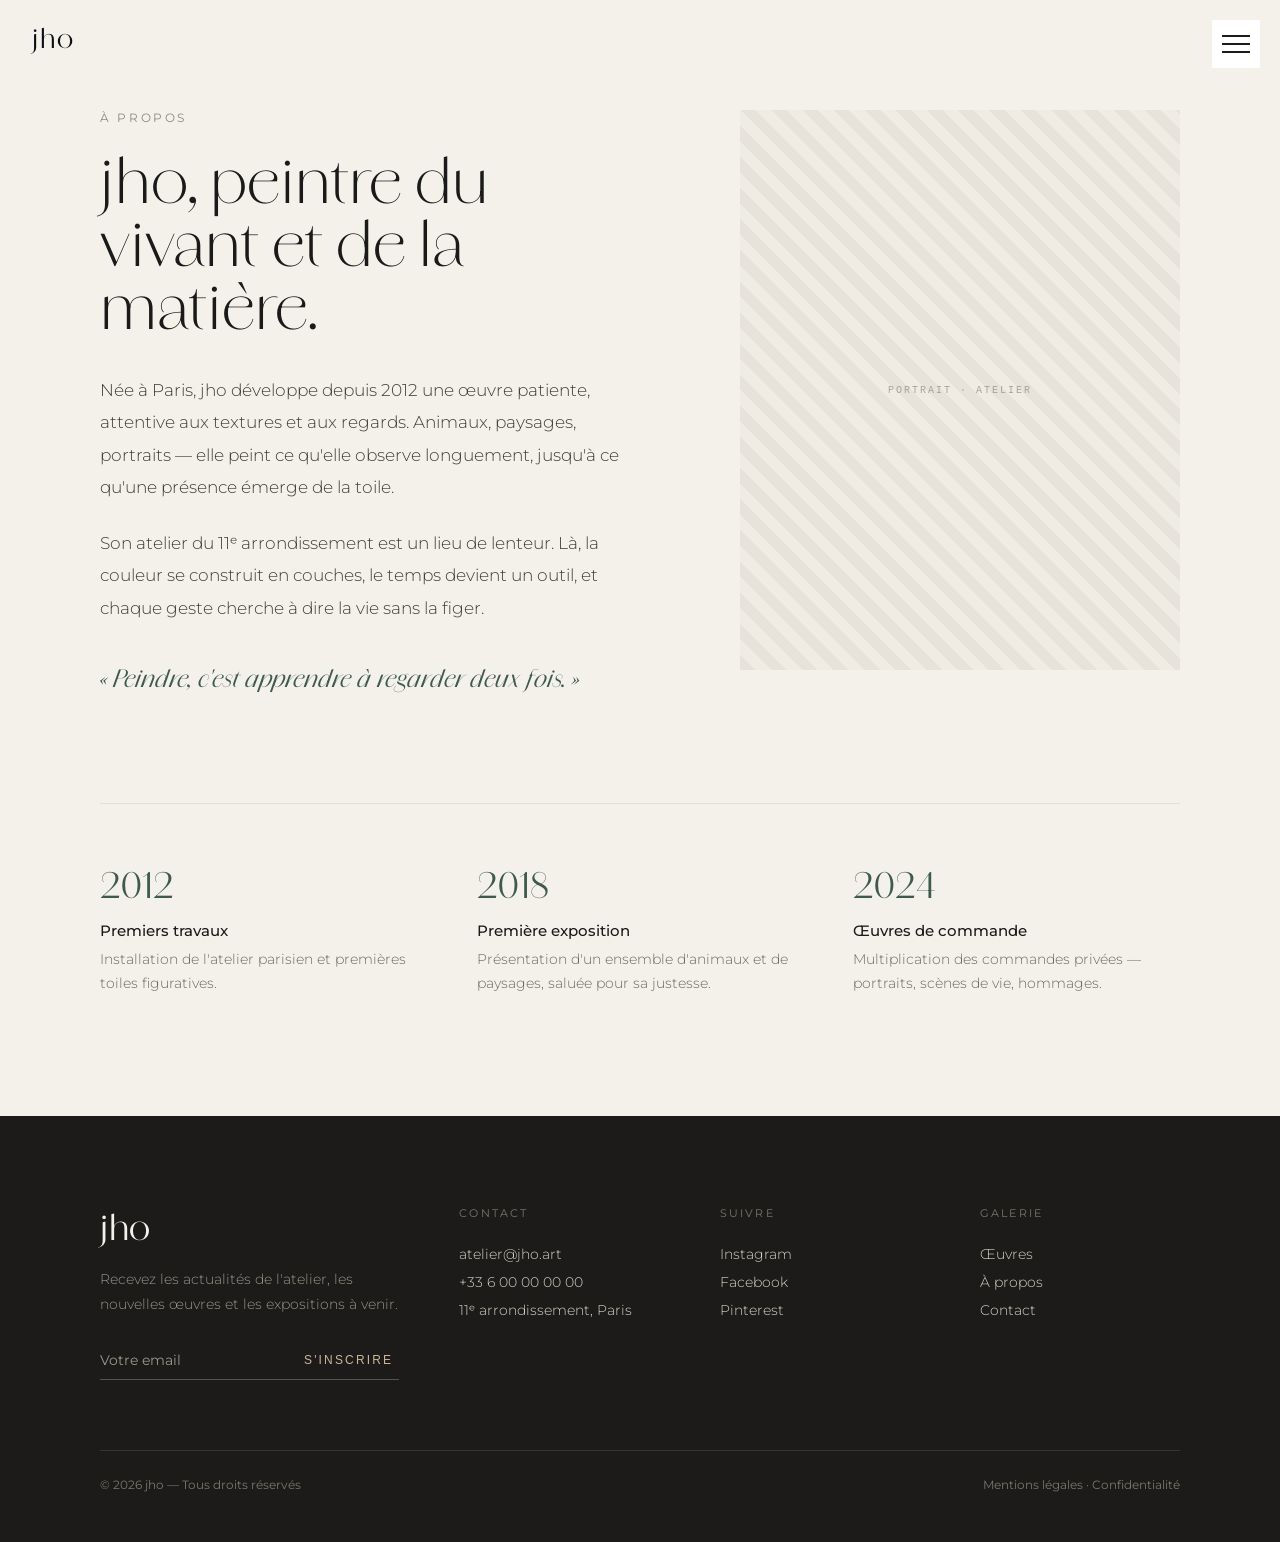
==== a-propos.html @ ba49fa8f "Initial site — portfolio jho" ====
<!DOCTYPE html>
<html lang="fr">
<head>
<meta charset="utf-8">
<meta name="viewport" content="width=device-width, initial-scale=1">
<title>À propos — jho</title>
<meta name="description" content="jho, peintre du vivant. Atelier à Paris depuis 2012.">
<link rel="preconnect" href="https://fonts.googleapis.com">
<link rel="preconnect" href="https://fonts.gstatic.com" crossorigin>
<link href="https://fonts.googleapis.com/css2?family=Cormorant+Garamond:ital,wght@0,300;0,400;0,500;0,600;1,300;1,400&family=Montserrat:wght@300;400;500;600&display=swap" rel="stylesheet">
<link rel="stylesheet" href="assets/css/style.css">
<script src="assets/js/components.js" defer></script>
</head>
<body>

<jho-header active="a-propos"></jho-header>

<section class="about-intro">
  <div>
    <div class="eyebrow-muted">À propos</div>
    <h1>jho, peintre du vivant et de la matière.</h1>
    <p>Née à Paris, jho développe depuis 2012 une œuvre patiente, attentive aux textures et aux regards. Animaux, paysages, portraits — elle peint ce qu'elle observe longuement, jusqu'à ce qu'une présence émerge de la toile.</p>
    <p>Son atelier du 11ᵉ arrondissement est un lieu de lenteur. Là, la couleur se construit en couches, le temps devient un outil, et chaque geste cherche à dire la vie sans la figer.</p>
    <div class="quote">« Peindre, c'est apprendre à regarder deux fois. »</div>
  </div>
  <div class="portrait">
    <span class="placeholder-label">portrait · atelier</span>
  </div>
</section>

<section class="milestones">
  <div class="milestones-grid">
    <div class="milestone">
      <div class="year">2012</div>
      <div class="title">Premiers travaux</div>
      <div class="text">Installation de l'atelier parisien et premières toiles figuratives.</div>
    </div>
    <div class="milestone">
      <div class="year">2018</div>
      <div class="title">Première exposition</div>
      <div class="text">Présentation d'un ensemble d'animaux et de paysages, saluée pour sa justesse.</div>
    </div>
    <div class="milestone">
      <div class="year">2024</div>
      <div class="title">Œuvres de commande</div>
      <div class="text">Multiplication des commandes privées — portraits, scènes de vie, hommages.</div>
    </div>
  </div>
</section>

<jho-footer></jho-footer>

</body>
</html>
---- assets/css/style.css ----
@font-face { font-family:'Amandine'; src:url('../fonts/Amandine-Light.otf') format('opentype'); font-weight:300; font-style:normal; font-display:swap; }
@font-face { font-family:'Amandine'; src:url('../fonts/Amandine-LightItalic.otf') format('opentype'); font-weight:300; font-style:italic; font-display:swap; }
@font-face { font-family:'Amandine'; src:url('../fonts/Amandine-Regular.otf') format('opentype'); font-weight:400; font-style:normal; font-display:swap; }
@font-face { font-family:'Amandine'; src:url('../fonts/Amandine-Italic.otf') format('opentype'); font-weight:400; font-style:italic; font-display:swap; }

:root {
  --bg: #f4f1ea;
  --bg-white: #ffffff;
  --ink: #1a1a1a;
  --ink-soft: #403d37;
  --muted: #8a8a82;
  --muted-2: #6b675f;
  --line: #ece9e2;
  --line-2: #e2ded4;
  --line-3: #d8d3c8;
  --line-4: #cfc9bd;
  --green: #3d5a4c;
  --dark: #1c1b19;
  --dark-soft: #d8d3c8;
  --dark-muted: #9a958b;
  --dark-muted-2: #7a766d;
  --beige-deep: #c9b79c;
  --serif: 'Amandine', 'Cormorant Garamond', serif;
  --sans: 'Montserrat', sans-serif;
}

* { box-sizing: border-box; }
html, body { margin: 0; }
body {
  background: var(--bg);
  color: var(--ink);
  font-family: var(--sans);
  overflow-x: hidden;
}
img { max-width: 100%; display: block; }

/* ===== Header (slide-in, inspired by 21st.dev) ===== */
.brand-mark {
  position: fixed;
  top: 22px;
  left: 32px;
  z-index: 60;
  font-family: var(--serif);
  font-size: 26px;
  font-weight: 500;
  letter-spacing: .04em;
  color: #ffffff;
  text-decoration: none;
  mix-blend-mode: difference;
}
.menu-toggle {
  position: fixed;
  top: 20px;
  right: 20px;
  z-index: 60;
  width: 48px;
  height: 48px;
  background: var(--bg-white);
  border: none;
  padding: 0;
  cursor: pointer;
  display: flex;
  align-items: center;
  justify-content: center;
}
.menu-toggle .bars {
  position: relative;
  width: 28px;
  height: 18px;
}
.menu-toggle .bars span {
  position: absolute;
  left: 0;
  width: 28px;
  height: 2px;
  background: var(--ink);
  transition: transform .35s cubic-bezier(.76,0,.24,1), opacity .25s ease;
}
.menu-toggle .bars span:nth-child(1) { top: 0; }
.menu-toggle .bars span:nth-child(2) { top: 8px; }
.menu-toggle .bars span:nth-child(3) { top: 16px; }
.menu-toggle.active .bars span:nth-child(1) { transform: translateY(8px) rotate(45deg); }
.menu-toggle.active .bars span:nth-child(2) { opacity: 0; }
.menu-toggle.active .bars span:nth-child(3) { transform: translateY(-8px) rotate(-45deg); }

.menu-panel {
  position: fixed;
  top: 0;
  right: 0;
  height: 100dvh;
  width: 100vw;
  max-width: 640px;
  z-index: 40;
  background: var(--bg-white);
  transform: translateX(calc(100% + 100px));
  transition: transform .8s cubic-bezier(.76,0,.24,1);
  will-change: transform;
}
.menu-panel.open { transform: translateX(0); }

.menu-curve {
  position: absolute;
  top: 0;
  left: -99px;
  width: 100px;
  height: 100%;
  fill: var(--bg-white);
  stroke: none;
  pointer-events: none;
}

.menu-inner {
  height: 100%;
  padding-top: 88px;
  display: flex;
  flex-direction: column;
  justify-content: space-between;
}
.menu-content {
  padding: 0 80px;
}
.menu-label {
  color: var(--ink);
  border-bottom: 1px solid rgba(0,0,0,.25);
  text-transform: uppercase;
  font-size: 11px;
  letter-spacing: .22em;
  padding-bottom: 14px;
  margin-bottom: 4px;
}
.menu-nav { display: flex; flex-direction: column; }
.menu-link {
  display: flex;
  align-items: baseline;
  gap: 14px;
  padding: 28px 0;
  border-bottom: 1px solid rgba(0,0,0,.25);
  text-decoration: none;
  color: var(--ink);
  text-transform: uppercase;
  overflow: hidden;
  position: relative;
}
.menu-link .num {
  font-family: var(--serif);
  font-size: 36px;
  font-weight: 300;
  color: var(--ink);
  flex: 0 0 auto;
}
.menu-link .word {
  font-family: var(--serif);
  font-size: 38px;
  font-weight: 300;
  letter-spacing: .02em;
  color: var(--ink);
  display: inline-block;
  transition: transform .5s cubic-bezier(.76,0,.24,1), color .4s ease;
}
.menu-link:hover .word { transform: translateX(16px); color: var(--green); }
.menu-link.active .word { font-style: italic; }

.menu-footer {
  display: flex;
  justify-content: space-between;
  align-items: center;
  padding: 20px 80px 28px;
  font-size: 11px;
  letter-spacing: .22em;
  text-transform: uppercase;
  color: var(--ink);
}
.menu-footer a {
  color: var(--ink);
  text-decoration: none;
  transition: color .3s ease;
}
.menu-footer a:hover { color: var(--green); }

.menu-overlay {
  position: fixed;
  inset: 0;
  z-index: 35;
  background: rgba(20,20,18,.18);
  opacity: 0;
  pointer-events: none;
  transition: opacity .6s ease;
}
.menu-overlay.open { opacity: 1; pointer-events: auto; }

/* ===== Hero ===== */
.hero {
  position: relative;
  width: 100%;
  height: 720px;
  background: repeating-linear-gradient(45deg, #1c1c1a, #1c1c1a 13px, #232321 13px, #232321 26px);
}
.hero .placeholder-label {
  position: absolute; left: 50%; top: 50%;
  transform: translate(-50%, -50%);
  font-family: ui-monospace, 'SF Mono', 'Courier New', monospace;
  font-size: 11px; letter-spacing: .22em; text-transform: uppercase;
  color: #5f5a52;
}
.hero .veil {
  position: absolute; inset: 0;
  background: linear-gradient(to bottom, rgba(20,20,18,.30), rgba(20,20,18,.10) 42%, rgba(20,20,18,.48));
}
.hero .content {
  position: absolute; inset: 0;
  display: flex; flex-direction: column;
  align-items: center; justify-content: center;
  text-align: center; color: var(--bg);
  padding: 0 60px;
}
.hero .eyebrow {
  font-size: 13px; letter-spacing: .34em; text-transform: uppercase;
  color: #d8d3c8; margin-bottom: 30px;
}
.hero h1 {
  font-family: var(--serif);
  font-weight: 300;
  font-size: 120px;
  line-height: .96;
  letter-spacing: .01em;
  margin: 0;
}
.hero .sub {
  font-family: var(--serif);
  font-style: italic;
  font-weight: 300;
  font-size: 26px;
  margin-top: 26px;
  color: #e0dbd0;
}
.hero .cta {
  display: inline-block;
  margin-top: 46px;
  padding: 16px 44px;
  border: 1px solid rgba(244, 241, 234, .6);
  color: var(--bg);
  text-decoration: none;
  font-size: 12px;
  letter-spacing: .22em;
  text-transform: uppercase;
  transition: all .4s ease;
}
.hero .cta:hover {
  background: var(--green);
  border-color: var(--green);
}

/* ===== Intro section ===== */
.intro {
  display: grid;
  grid-template-columns: 380px 1fr;
  gap: 80px;
  padding: 120px 100px;
  align-items: center;
}
.intro .portrait {
  position: relative;
  width: 100%;
  height: 460px;
  background: repeating-linear-gradient(45deg, #e7e3da, #e7e3da 11px, #efece4 11px, #efece4 22px);
}
.intro .portrait .placeholder-label {
  position: absolute; left: 50%; top: 50%;
  transform: translate(-50%, -50%);
  font-family: ui-monospace, 'SF Mono', 'Courier New', monospace;
  font-size: 10px; letter-spacing: .2em; text-transform: uppercase;
  color: #a8a399;
}
.eyebrow-muted {
  font-size: 12px;
  letter-spacing: .22em;
  text-transform: uppercase;
  color: var(--muted);
  margin-bottom: 24px;
}
.intro h2 {
  font-family: var(--serif);
  font-weight: 400;
  font-size: 44px;
  line-height: 1.18;
  margin: 0 0 30px;
  max-width: 620px;
}
.intro p {
  font-weight: 300;
  font-size: 17px;
  line-height: 1.85;
  color: var(--ink-soft);
  max-width: 560px;
  margin: 0;
}
.intro .signature {
  margin-top: 36px;
  font-family: var(--serif);
  font-style: italic;
  font-size: 22px;
  color: var(--green);
}

/* ===== Works grid ===== */
.works {
  padding: 40px 100px 130px;
}
.works.alone {
  padding: 0 100px 130px;
}
.works-head {
  display: flex;
  align-items: flex-end;
  justify-content: space-between;
  margin-bottom: 48px;
}
.works-head h2 {
  font-family: var(--serif);
  font-weight: 400;
  font-size: 40px;
  margin: 0;
}
.works-head .link,
.link-underline {
  font-size: 12px;
  letter-spacing: .18em;
  text-transform: uppercase;
  color: var(--green);
  text-decoration: none;
  border-bottom: 1px solid var(--green);
  padding-bottom: 4px;
}
.works-grid {
  display: grid;
  grid-template-columns: repeat(3, 1fr);
  gap: 18px;
}
.work-card {
  position: relative;
  height: 380px;
  cursor: pointer;
  text-decoration: none;
  display: block;
  color: inherit;
  overflow: hidden;
}
.work-card.tall { height: 400px; }
.work-card.short { height: 360px; }
.work-card img {
  position: absolute; inset: 0;
  width: 100%; height: 100%;
  object-fit: cover;
  z-index: 1;
  transition: transform .8s ease;
}
.work-card:hover img { transform: scale(1.04); }
.work-card .size {
  position: absolute; left: 50%; top: 50%;
  transform: translate(-50%, -50%);
  font-family: ui-monospace, 'SF Mono', 'Courier New', monospace;
  font-size: 10px; letter-spacing: .18em; text-transform: uppercase;
  z-index: 0;
}
.work-card .overlay {
  position: absolute; inset: 0;
  z-index: 2;
  display: flex; flex-direction: column; justify-content: flex-end;
  padding: 26px;
  background: linear-gradient(to top, rgba(20,20,18,.62), transparent 60%);
  color: var(--bg);
  opacity: 0;
  transition: opacity .5s ease;
}
.work-card.short .overlay { padding: 24px; }
.work-card:hover .overlay { opacity: 1; }
.work-card .overlay .title {
  font-family: var(--serif);
  font-size: 26px;
}
.work-card.short .overlay .title { font-size: 24px; }
.work-card .overlay .meta {
  font-size: 12px;
  letter-spacing: .1em;
  color: var(--dark-soft);
  margin-top: 6px;
}

/* Tile background variants */
.tile-dark   { background: repeating-linear-gradient(45deg, #1f1f1d, #1f1f1d 12px, #262624 12px, #262624 24px); }
.tile-light  { background: repeating-linear-gradient(45deg, #dedacf, #dedacf 12px, #e7e3d9 12px, #e7e3d9 24px); }
.tile-mid    { background: repeating-linear-gradient(45deg, #d6d2c7, #d6d2c7 12px, #e0dcd2 12px, #e0dcd2 24px); }
.tile-dark .size  { color: #6f6a61; }
.tile-light .size { color: #a8a399; }
.tile-mid .size   { color: #a8a399; }

/* ===== Page title ===== */
.page-head {
  padding: 96px 100px 48px;
}
.page-head h1 {
  font-family: var(--serif);
  font-weight: 300;
  font-size: 72px;
  line-height: 1;
  margin: 0;
}
.page-head p {
  font-weight: 300;
  font-size: 17px;
  line-height: 1.8;
  color: var(--ink-soft);
  max-width: 560px;
  margin: 26px 0 0;
}

/* ===== About page ===== */
.about-intro {
  display: grid;
  grid-template-columns: 1fr 440px;
  gap: 90px;
  padding: 110px 100px;
  align-items: start;
}
.about-intro h1 {
  font-family: var(--serif);
  font-weight: 300;
  font-size: 60px;
  line-height: 1.05;
  margin: 0 0 36px;
}
.about-intro p {
  font-weight: 300;
  font-size: 17px;
  line-height: 1.9;
  color: var(--ink-soft);
  max-width: 600px;
  margin: 0 0 24px;
}
.about-intro p:last-of-type { margin-bottom: 0; }
.about-intro .quote {
  margin-top: 40px;
  font-family: var(--serif);
  font-style: italic;
  font-size: 23px;
  color: var(--green);
}
.about-intro .portrait {
  position: relative;
  width: 100%;
  height: 560px;
  background: repeating-linear-gradient(45deg, #e7e3da, #e7e3da 11px, #efece4 11px, #efece4 22px);
}
.about-intro .portrait .placeholder-label {
  position: absolute; left: 50%; top: 50%;
  transform: translate(-50%, -50%);
  font-family: ui-monospace, 'SF Mono', 'Courier New', monospace;
  font-size: 10px; letter-spacing: .2em; text-transform: uppercase;
  color: #a8a399;
}

.milestones {
  padding: 0 100px 120px;
}
.milestones-grid {
  border-top: 1px solid var(--line-2);
  padding-top: 60px;
  display: grid;
  grid-template-columns: repeat(3, 1fr);
  gap: 50px;
}
.milestone .year {
  font-family: var(--serif);
  font-size: 34px;
  color: var(--green);
  margin-bottom: 14px;
}
.milestone .title {
  font-size: 15px;
  font-weight: 500;
  margin-bottom: 8px;
}
.milestone .text {
  font-weight: 300;
  font-size: 14px;
  line-height: 1.7;
  color: var(--muted-2);
}

/* ===== Contact ===== */
.contact {
  display: grid;
  grid-template-columns: 1fr 1fr;
  gap: 90px;
  padding: 110px 100px 120px;
  align-items: start;
}
.contact h1 {
  font-family: var(--serif);
  font-weight: 300;
  font-size: 60px;
  line-height: 1.05;
  margin: 0 0 30px;
}
.contact .lead {
  font-weight: 300;
  font-size: 17px;
  line-height: 1.9;
  color: var(--ink-soft);
  max-width: 480px;
  margin: 0 0 50px;
}
.contact-info {
  display: grid;
  gap: 32px;
}
.contact-info .label {
  font-size: 11px;
  letter-spacing: .2em;
  text-transform: uppercase;
  color: var(--muted);
  margin-bottom: 8px;
}
.contact-info .value {
  font-family: var(--serif);
  font-size: 24px;
}

.contact-form {
  background: var(--bg-white);
  border: 1px solid var(--line);
  padding: 48px;
}
.contact-form .field { display: block; }
.contact-form .fields { display: grid; gap: 28px; }
.contact-form label {
  display: block;
  font-size: 11px;
  letter-spacing: .18em;
  text-transform: uppercase;
  color: var(--muted);
  margin-bottom: 10px;
}
.contact-form input,
.contact-form textarea {
  width: 100%;
  background: transparent;
  border: none;
  border-bottom: 1px solid var(--line-3);
  outline: none;
  font-family: var(--sans);
  font-size: 15px;
  color: var(--ink);
  padding: 8px 0;
}
.contact-form textarea { resize: vertical; }
.contact-form button {
  margin-top: 8px;
  padding: 15px 28px;
  background: var(--dark);
  color: var(--bg);
  border: none;
  font-size: 12px;
  letter-spacing: .2em;
  text-transform: uppercase;
  cursor: pointer;
  transition: background .3s ease;
}
.contact-form button:hover { background: var(--green); }

/* ===== Œuvre détail ===== */
.breadcrumb {
  padding: 34px 100px 0;
  font-size: 12px;
  letter-spacing: .06em;
  color: var(--muted);
}
.breadcrumb a { color: var(--muted); text-decoration: none; }
.breadcrumb .sep { margin: 0 10px; }
.breadcrumb .current { color: var(--ink); }

.work-detail {
  display: grid;
  grid-template-columns: 1.25fr 1fr;
  gap: 70px;
  padding: 40px 100px 110px;
  align-items: start;
}
.work-visual {
  position: relative;
  width: 100%;
  height: 680px;
  background: #1c1b19;
}
.work-visual.placeholder {
  background: repeating-linear-gradient(45deg, #1f1f1d, #1f1f1d 13px, #262624 13px, #262624 26px);
}
.work-visual img {
  position: absolute; inset: 0;
  width: 100%; height: 100%;
  object-fit: contain;
}
.work-visual .placeholder-label {
  position: absolute; left: 50%; top: 50%;
  transform: translate(-50%, -50%);
  font-family: ui-monospace, 'SF Mono', 'Courier New', monospace;
  font-size: 11px; letter-spacing: .2em; text-transform: uppercase;
  color: #6f6a61;
}
.work-info { position: sticky; top: 110px; }
.work-info h1 {
  font-family: var(--serif);
  font-weight: 300;
  font-size: 58px;
  line-height: 1.02;
  margin: 0 0 28px;
}
.work-info .lead {
  font-weight: 300;
  font-size: 16px;
  line-height: 1.9;
  color: var(--ink-soft);
  margin: 0 0 36px;
}
.specs {
  border-top: 1px solid var(--line-2);
  border-bottom: 1px solid var(--line-2);
  padding: 8px 0;
  margin-bottom: 36px;
}
.spec-row {
  display: flex;
  justify-content: space-between;
  padding: 14px 0;
  border-bottom: 1px solid var(--line);
  font-size: 14px;
}
.spec-row:last-child { border-bottom: none; }
.spec-row .k { color: var(--muted); letter-spacing: .04em; }
.spec-row .v { color: var(--ink); font-weight: 400; }
.price {
  display: flex;
  align-items: baseline;
  justify-content: space-between;
  margin-bottom: 28px;
}
.price .label {
  font-size: 12px;
  letter-spacing: .18em;
  text-transform: uppercase;
  color: var(--muted);
}
.price .value {
  font-family: var(--serif);
  font-size: 34px;
}
.btn-solid {
  display: block;
  text-align: center;
  padding: 17px 28px;
  background: var(--dark);
  color: var(--bg);
  text-decoration: none;
  font-size: 12px;
  letter-spacing: .2em;
  text-transform: uppercase;
  transition: background .3s ease;
}
.btn-solid:hover { background: var(--green); }
.btn-outline {
  display: block;
  text-align: center;
  margin-top: 14px;
  padding: 17px 28px;
  border: 1px solid var(--line-4);
  color: var(--ink);
  text-decoration: none;
  font-size: 12px;
  letter-spacing: .2em;
  text-transform: uppercase;
  transition: all .3s ease;
}
.btn-outline:hover { border-color: var(--ink); }

.related-works {
  padding: 0 100px 130px;
}
.related-head {
  display: flex;
  align-items: flex-end;
  justify-content: space-between;
  margin-bottom: 42px;
}
.related-head h2 {
  font-family: var(--serif);
  font-weight: 400;
  font-size: 36px;
  margin: 0;
}

/* ===== Footer ===== */
jho-header { display: contents; }
jho-footer {
  display: block;
  background: var(--dark);
  color: var(--dark-soft);
  padding: 90px 100px 50px;
}
jho-footer .lines a { color: inherit; text-decoration: none; transition: color .3s ease; }
jho-footer .lines a:hover { color: var(--bg); }
.footer-grid {
  display: grid;
  grid-template-columns: 1.4fr 1fr 1fr 1fr;
  gap: 60px;
}
.footer-brand .logo {
  font-family: var(--serif);
  font-size: 34px;
  color: var(--bg);
  margin-bottom: 18px;
}
.footer-brand p {
  font-weight: 300;
  font-size: 14px;
  line-height: 1.8;
  color: var(--dark-muted);
  max-width: 300px;
  margin: 0;
}
.footer-newsletter {
  display: flex;
  margin-top: 24px;
  border-bottom: 1px solid rgba(216, 211, 200, .3);
  max-width: 320px;
}
.footer-newsletter input {
  flex: 1;
  background: transparent;
  border: none;
  outline: none;
  color: var(--bg);
  font-family: var(--sans);
  font-size: 14px;
  padding: 10px 0;
}
.footer-newsletter input::placeholder { color: var(--dark-muted); }
.footer-newsletter button {
  background: transparent;
  border: none;
  color: var(--beige-deep);
  font-size: 12px;
  letter-spacing: .18em;
  text-transform: uppercase;
  cursor: pointer;
}
.footer-col .heading {
  font-size: 11px;
  letter-spacing: .2em;
  text-transform: uppercase;
  color: var(--dark-muted-2);
  margin-bottom: 20px;
}
.footer-col .lines {
  font-size: 14px;
  line-height: 2;
  font-weight: 300;
}
.footer-bottom {
  display: flex;
  justify-content: space-between;
  margin-top: 70px;
  padding-top: 26px;
  border-top: 1px solid rgba(216, 211, 200, .14);
  font-size: 12px;
  color: var(--dark-muted-2);
}

/* ===== Responsive ===== */
@media (max-width: 1024px) {
  .brand-mark { top: 18px; left: 24px; font-size: 22px; }
  .menu-toggle { top: 16px; right: 16px; }
  .menu-content { padding: 0 48px; }
  .menu-footer { padding: 20px 48px 24px; }
  .hero { height: 560px; }
  .hero h1 { font-size: 84px; }
  .intro,
  .about-intro,
  .contact,
  .work-detail {
    grid-template-columns: 1fr;
    gap: 48px;
    padding: 80px 40px;
  }
  .about-intro .portrait,
  .work-info { position: static; }
  .works, .works.alone, .milestones, .related-works { padding-left: 40px; padding-right: 40px; }
  .page-head { padding: 64px 40px 32px; }
  .breadcrumb { padding-left: 40px; padding-right: 40px; }
  .works-grid { grid-template-columns: repeat(2, 1fr); }
  .milestones-grid { grid-template-columns: 1fr; gap: 32px; }
  jho-footer { padding: 64px 40px 36px; }
  .footer-grid { grid-template-columns: 1fr 1fr; gap: 40px; }
}

@media (max-width: 640px) {
  .brand-mark { top: 16px; left: 18px; font-size: 20px; }
  .menu-toggle { top: 12px; right: 12px; width: 44px; height: 44px; }
  .menu-inner { padding-top: 70px; }
  .menu-content { padding: 0 28px; }
  .menu-footer { padding: 16px 28px 20px; font-size: 10px; }
  .menu-link { padding: 22px 0; }
  .menu-link .num, .menu-link .word { font-size: 28px; }
  .hero { height: 460px; }
  .hero h1 { font-size: 52px; }
  .hero .sub { font-size: 18px; }
  .page-head h1, .about-intro h1, .contact h1 { font-size: 42px; }
  .intro h2 { font-size: 30px; }
  .works-grid { grid-template-columns: 1fr; }
  .work-card, .work-card.tall, .work-card.short { height: 300px; }
  .work-visual { height: 420px; }
  .work-info h1 { font-size: 42px; }
  .footer-grid { grid-template-columns: 1fr; }
  .footer-bottom { flex-direction: column; gap: 12px; }
  .intro, .about-intro, .contact, .work-detail,
  .works, .works.alone, .milestones, .related-works,
  .page-head, .breadcrumb, jho-footer {
    padding-left: 20px; padding-right: 20px;
  }
  .contact-form { padding: 32px 24px; }
}
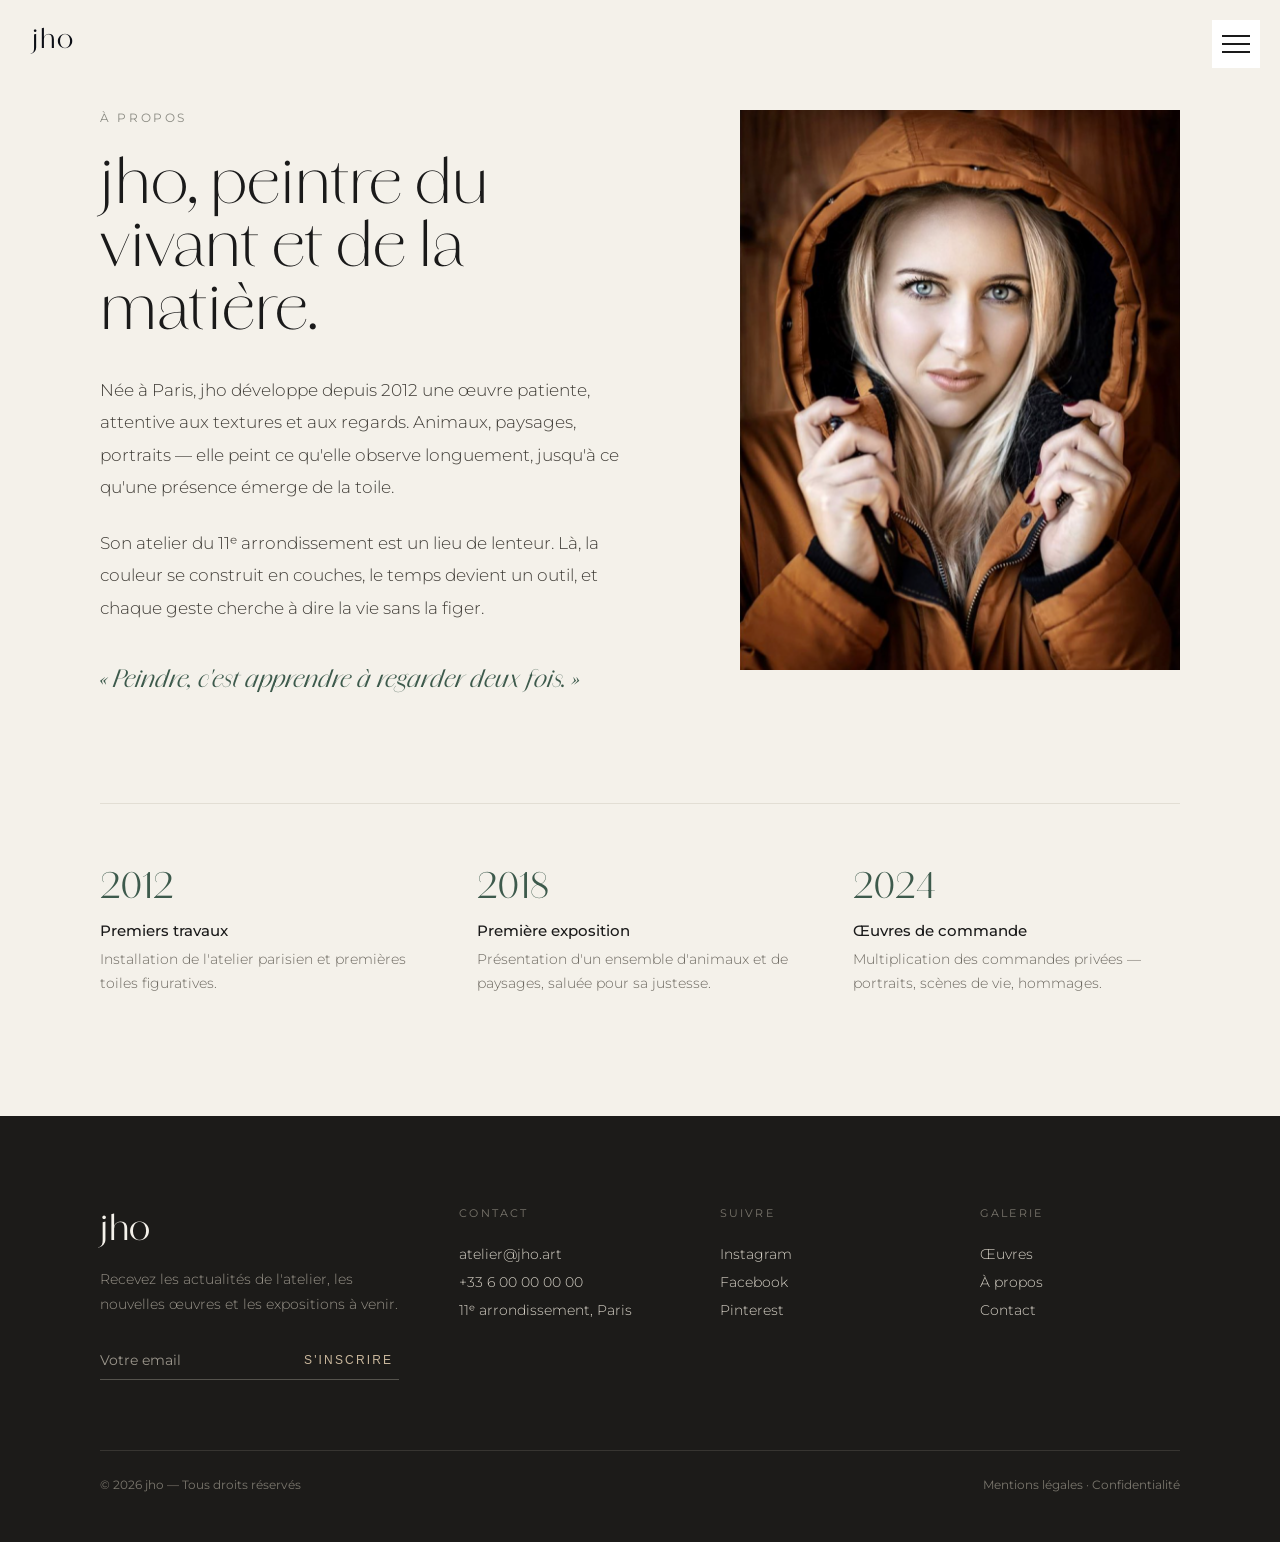
==== commit b19adbb3: "Ajout des photos de l'artiste (hero, portrait, atelier)" ====
--- a/a-propos.html
+++ b/a-propos.html
@@ -24,7 +24,7 @@
     <div class="quote">« Peindre, c'est apprendre à regarder deux fois. »</div>
   </div>
   <div class="portrait">
-    <span class="placeholder-label">portrait · atelier</span>
+    <img src="assets/img/portrait.png" alt="Portrait de jho">
   </div>
 </section>
 
--- a/assets/css/style.css
+++ b/assets/css/style.css
@@ -194,7 +194,16 @@
   width: 100%;
   height: 720px;
   background: repeating-linear-gradient(45deg, #1c1c1a, #1c1c1a 13px, #232321 13px, #232321 26px);
-}
+  overflow: hidden;
+}
+.hero > img {
+  position: absolute; inset: 0;
+  width: 100%; height: 100%;
+  object-fit: cover;
+  z-index: 0;
+}
+.hero .veil { z-index: 1; }
+.hero .content { z-index: 2; }
 .hero .placeholder-label {
   position: absolute; left: 50%; top: 50%;
   transform: translate(-50%, -50%);
@@ -263,6 +272,13 @@
   width: 100%;
   height: 460px;
   background: repeating-linear-gradient(45deg, #e7e3da, #e7e3da 11px, #efece4 11px, #efece4 22px);
+  overflow: hidden;
+}
+.intro .portrait img,
+.about-intro .portrait img {
+  position: absolute; inset: 0;
+  width: 100%; height: 100%;
+  object-fit: cover;
 }
 .intro .portrait .placeholder-label {
   position: absolute; left: 50%; top: 50%;
@@ -450,6 +466,7 @@
   width: 100%;
   height: 560px;
   background: repeating-linear-gradient(45deg, #e7e3da, #e7e3da 11px, #efece4 11px, #efece4 22px);
+  overflow: hidden;
 }
 .about-intro .portrait .placeholder-label {
   position: absolute; left: 50%; top: 50%;
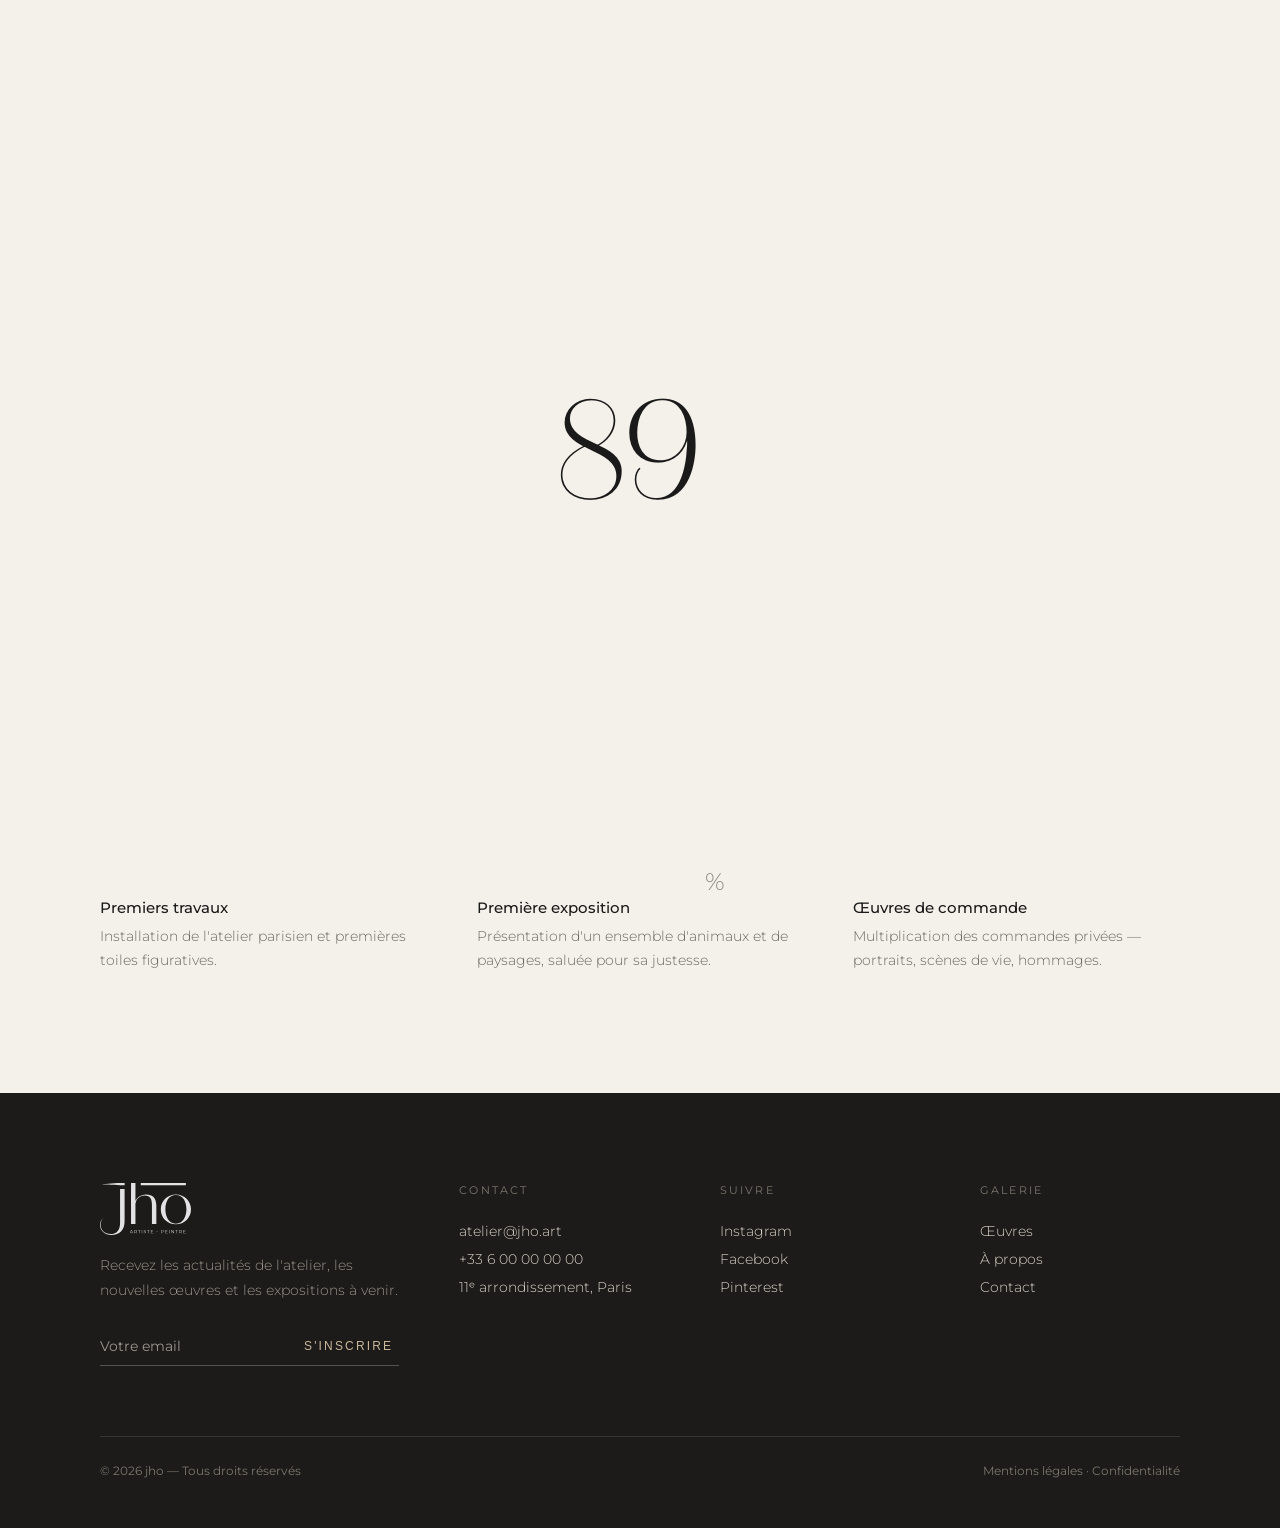
==== commit 9e6b7819: "Préchargeur : compteur %, animations synchronisées à la fin du chargement" ====
--- a/a-propos.html
+++ b/a-propos.html
@@ -9,9 +9,13 @@
 <link rel="preconnect" href="https://fonts.gstatic.com" crossorigin>
 <link href="https://fonts.googleapis.com/css2?family=Cormorant+Garamond:ital,wght@0,300;0,400;0,500;0,600;1,300;1,400&family=Montserrat:wght@300;400;500;600&display=swap" rel="stylesheet">
 <link rel="stylesheet" href="assets/css/style.css">
+<script src="assets/js/preloader.js" defer></script>
+<script src="assets/js/smooth-scroll.js" defer></script>
+<script src="assets/js/site-anim.js" defer></script>
 <script src="assets/js/components.js" defer></script>
 </head>
 <body>
+<div id="preloader" aria-hidden="true"><span class="preloader-num">0</span><span class="preloader-pct">%</span></div>
 
 <jho-header active="a-propos"></jho-header>
 
--- a/assets/css/style.css
+++ b/assets/css/style.css
@@ -34,19 +34,63 @@
 }
 img { max-width: 100%; display: block; }
 
+/* ===== Transition de page (panneau qui glisse depuis la droite + courbe) ===== */
+/* Cover initial — actif du premier paint jusqu'à ce que le JS monte l'overlay SVG.
+   Évite le flash de la nouvelle page entre nav et exécution de components.js. */
+body::before {
+  content: '';
+  position: fixed;
+  inset: 0;
+  background: var(--bg);
+  z-index: 8999;
+  pointer-events: none;
+}
+body.pt-ready::before { display: none; }
+
+.page-transition {
+  position: fixed;
+  top: 0;
+  right: 0;
+  width: 100vw;
+  height: 100dvh;
+  z-index: 9000;
+  background: var(--bg);
+  transform: translateX(calc(100% + 100px));
+  transition: transform .8s cubic-bezier(.76, 0, .24, 1);
+  pointer-events: none;
+  will-change: transform;
+}
+.page-transition.cover    { transform: translateX(0); }
+.page-transition.active   { pointer-events: auto; }
+.page-transition .pt-curve {
+  position: absolute;
+  top: 0;
+  left: -99px;
+  width: 100px;
+  height: 100%;
+  fill: var(--bg);
+  stroke: none;
+  pointer-events: none;
+  overflow: visible;
+}
+.page-transition .pt-curve path { will-change: d; }
+
 /* ===== Header (slide-in, inspired by 21st.dev) ===== */
 .brand-mark {
   position: fixed;
   top: 22px;
   left: 32px;
   z-index: 60;
-  font-family: var(--serif);
-  font-size: 26px;
-  font-weight: 500;
-  letter-spacing: .04em;
-  color: #ffffff;
+  display: inline-flex;
+  align-items: center;
   text-decoration: none;
   mix-blend-mode: difference;
+}
+.brand-mark img {
+  display: block;
+  height: 34px;
+  width: auto;
+  filter: invert(1);
 }
 .menu-toggle {
   position: fixed;
@@ -55,8 +99,9 @@
   z-index: 60;
   width: 48px;
   height: 48px;
-  background: var(--bg-white);
+  background: var(--bg);
   border: none;
+  border-radius: 5px;
   padding: 0;
   cursor: pointer;
   display: flex;
@@ -91,7 +136,7 @@
   width: 100vw;
   max-width: 640px;
   z-index: 40;
-  background: var(--bg-white);
+  background: var(--bg);
   transform: translateX(calc(100% + 100px));
   transition: transform .8s cubic-bezier(.76,0,.24,1);
   will-change: transform;
@@ -104,7 +149,7 @@
   left: -99px;
   width: 100px;
   height: 100%;
-  fill: var(--bg-white);
+  fill: var(--bg);
   stroke: none;
   pointer-events: none;
 }
@@ -192,18 +237,34 @@
 .hero {
   position: relative;
   width: 100%;
-  height: 720px;
-  background: repeating-linear-gradient(45deg, #1c1c1a, #1c1c1a 13px, #232321 13px, #232321 26px);
+  height: 100vh;
+  height: 100dvh;
+  background: #f4f1ea;
   overflow: hidden;
 }
-.hero > img {
+.hero > img,
+.hero > video {
   position: absolute; inset: 0;
   width: 100%; height: 100%;
   object-fit: cover;
   z-index: 0;
 }
 .hero .veil { z-index: 1; }
-.hero .content { z-index: 2; }
+.hero .content { z-index: 3; }
+
+/* Ink reveal — masque "toile" que la souris essuie pour révéler la vidéo */
+.ink-reveal-canvas {
+  position: absolute; inset: 0;
+  z-index: 2;
+  cursor: none;
+  display: block;
+}
+.hero .content { pointer-events: none; }
+.hero .content .cta { pointer-events: auto; }
+@media (prefers-reduced-motion: reduce) {
+  .ink-reveal-canvas { display: none; }
+  .hero .content { pointer-events: auto; }
+}
 .hero .placeholder-label {
   position: absolute; left: 50%; top: 50%;
   transform: translate(-50%, -50%);
@@ -213,18 +274,22 @@
 }
 .hero .veil {
   position: absolute; inset: 0;
-  background: linear-gradient(to bottom, rgba(20,20,18,.30), rgba(20,20,18,.10) 42%, rgba(20,20,18,.48));
+  background: linear-gradient(to bottom,
+    rgba(255, 255, 255, 0) 0%,
+    rgba(244, 241, 234, 0) 55%,
+    rgba(244, 241, 234, 0.55) 82%,
+    #f4f1ea 100%);
 }
 .hero .content {
   position: absolute; inset: 0;
   display: flex; flex-direction: column;
   align-items: center; justify-content: center;
-  text-align: center; color: var(--bg);
+  text-align: center; color: var(--ink);
   padding: 0 60px;
 }
 .hero .eyebrow {
   font-size: 13px; letter-spacing: .34em; text-transform: uppercase;
-  color: #d8d3c8; margin-bottom: 30px;
+  color: var(--muted); margin-bottom: 30px;
 }
 .hero h1 {
   font-family: var(--serif);
@@ -240,14 +305,15 @@
   font-weight: 300;
   font-size: 26px;
   margin-top: 26px;
-  color: #e0dbd0;
+  color: var(--ink-soft);
 }
 .hero .cta {
   display: inline-block;
   margin-top: 46px;
   padding: 16px 44px;
-  border: 1px solid rgba(244, 241, 234, .6);
-  color: var(--bg);
+  border-radius: 5px;
+  border: 1px solid rgba(26, 26, 26, .35);
+  color: var(--ink);
   text-decoration: none;
   font-size: 12px;
   letter-spacing: .22em;
@@ -257,6 +323,7 @@
 .hero .cta:hover {
   background: var(--green);
   border-color: var(--green);
+  color: var(--bg);
 }
 
 /* ===== Intro section ===== */
@@ -279,6 +346,7 @@
   position: absolute; inset: 0;
   width: 100%; height: 100%;
   object-fit: cover;
+  border-radius: 5px;
 }
 .intro .portrait .placeholder-label {
   position: absolute; left: 50%; top: 50%;
@@ -316,6 +384,145 @@
   font-style: italic;
   font-size: 22px;
   color: var(--green);
+}
+
+/* ===== Zoom parallax (accueil) — reproduction exacte du composant ZoomParallax ===== */
+.zoom-parallax {
+  position: relative;
+  height: 300vh;
+}
+.zoom-stage {
+  position: sticky;
+  top: 0;
+  height: 100vh;
+  width: 100%;
+  overflow: hidden;
+  background: var(--bg);
+}
+.zp-bg-text {
+  position: absolute;
+  top: calc(50% - 30px - 8vh);
+  left: 50%;
+  transform: translate(-50%, -50%);
+  z-index: 0;
+  margin: 0;
+  font-family: var(--serif);
+  font-weight: 400;
+  font-size: 44px;
+  line-height: 1.18;
+  color: var(--ink);
+  text-align: center;
+  pointer-events: none;
+  white-space: nowrap;
+  opacity: 0;
+}
+.zp-bg-group {
+  position: absolute;
+  top: calc(50% + 36px - 8vh);
+  left: 50%;
+  transform: translateX(-50%);
+  z-index: 1;
+  width: min(540px, calc(100vw - 48px));
+  display: flex;
+  flex-direction: column;
+  align-items: center;
+  gap: 28px;
+}
+.zp-bg-sub {
+  margin: 0;
+  font-family: var(--sans);
+  font-weight: 300;
+  font-size: 17px;
+  line-height: 1.85;
+  color: var(--ink-soft);
+  text-align: center;
+  pointer-events: none;
+  opacity: 0;
+  transform: translateY(-12px);
+  transition: opacity .5s ease, transform .5s ease;
+}
+.zp-bg-sub.visible {
+  opacity: 1;
+  transform: translateY(0);
+}
+.zp-bg-cta {
+  opacity: 0;
+  display: inline-block;
+  padding: 16px 44px;
+  border-radius: 5px;
+  border: 1px solid rgba(26, 26, 26, .35);
+  color: var(--ink);
+  text-decoration: none;
+  font-size: 12px;
+  letter-spacing: .22em;
+  text-transform: uppercase;
+  white-space: nowrap;
+  transform: translateY(-12px);
+  transition: opacity .5s ease .1s, transform .5s ease .1s, background .4s ease, border-color .4s ease, color .4s ease;
+}
+.zp-bg-cta.visible {
+  opacity: 1;
+  transform: translateY(0);
+}
+.zp-bg-cta:hover {
+  background: var(--green);
+  border-color: var(--green);
+  color: var(--bg);
+}
+.zp-tile {
+  position: absolute;
+  top: 0;
+  left: 0;
+  width: 100%;
+  height: 100%;
+  display: flex;
+  align-items: center;
+  justify-content: center;
+  transform-origin: center;
+  will-change: transform;
+}
+.zp-inner {
+  position: relative;
+  width: 25vw;
+  height: 25vh;
+  overflow: hidden;
+  border-radius: 5px;
+}
+.zp-link, .zp-link img {
+  display: block;
+  width: 100%;
+  height: 100%;
+}
+.zp-link img {
+  object-fit: cover;
+}
+/* Positions/tailles exactes des 7 tuiles (composant d'origine) */
+.zp-i1 .zp-inner {
+  width: 25vw; height: 25vh;
+}
+.zp-i2 .zp-inner {
+  top: -30vh; left: 5vw;
+  width: 35vw; height: 30vh;
+}
+.zp-i3 .zp-inner {
+  top: -10vh; left: -25vw;
+  width: 20vw; height: 45vh;
+}
+.zp-i4 .zp-inner {
+  left: 27.5vw;
+  width: 25vw; height: 25vh;
+}
+.zp-i5 .zp-inner {
+  top: 27.5vh; left: 5vw;
+  width: 20vw; height: 25vh;
+}
+.zp-i6 .zp-inner {
+  top: 27.5vh; left: -22.5vw;
+  width: 30vw; height: 25vh;
+}
+.zp-i7 .zp-inner {
+  top: 22.5vh; left: 25vw;
+  width: 15vw; height: 15vh;
 }
 
 /* ===== Works grid ===== */
@@ -370,7 +577,7 @@
   z-index: 1;
   transition: transform .8s ease;
 }
-.work-card:hover img { transform: scale(1.04); }
+.work-card:hover img { transform: scale(1); }
 .work-card .size {
   position: absolute; left: 50%; top: 50%;
   transform: translate(-50%, -50%);
@@ -402,6 +609,215 @@
   margin-top: 6px;
 }
 
+/* Galerie — filtres */
+.filters {
+  padding: 0 100px 48px;
+  display: flex;
+  align-items: baseline;
+  justify-content: flex-end;
+  gap: 32px;
+  font-size: 12px;
+  letter-spacing: .16em;
+  text-transform: uppercase;
+  flex-wrap: wrap;
+}
+.filters-title { color: var(--muted); }
+
+.filter-nav {
+  display: flex;
+  gap: 8px;
+  flex-wrap: wrap;
+  align-items: center;
+  position: relative;
+}
+
+.filter-chip {
+  background: none;
+  border: none;
+  padding: 4px 0;
+  font: inherit;
+  letter-spacing: inherit;
+  text-transform: inherit;
+  color: var(--muted);
+  cursor: pointer;
+  border-bottom: 1px solid transparent;
+  transition: color .3s ease, border-color .3s ease;
+}
+.filter-chip:hover { color: var(--ink); }
+.filter-chip.active {
+  color: var(--ink);
+  border-bottom-color: var(--ink);
+}
+
+/* Boutons filtres : style aligné sur le CTA du hero */
+.filter-reset,
+.filter-trigger {
+  display: inline-flex;
+  align-items: center;
+  gap: 10px;
+  background: none;
+  border: 1px solid rgba(26, 26, 26, .35);
+  border-radius: 5px;
+  padding: 14px 28px;
+  font: inherit;
+  font-size: 12px;
+  letter-spacing: .22em;
+  text-transform: uppercase;
+  color: var(--ink);
+  cursor: pointer;
+  text-decoration: none;
+  transition: all .4s ease;
+}
+.filter-reset:hover,
+.filter-trigger:hover,
+.filter-trigger:focus-visible {
+  background: var(--green);
+  border-color: var(--green);
+  color: var(--bg);
+  outline: none;
+}
+.filter-reset.active,
+.filter-trigger.active {
+  background: var(--green);
+  border-color: var(--green);
+  color: var(--bg);
+}
+
+.filter-menu { position: relative; }
+
+.filter-trigger .chevron {
+  transition: transform .25s ease;
+  opacity: .8;
+}
+.filter-menu.open .filter-trigger .chevron { transform: rotate(180deg); }
+.filter-menu.open .filter-trigger {
+  background: var(--green);
+  border-color: var(--green);
+  color: var(--bg);
+}
+
+.filter-panel {
+  position: absolute;
+  top: calc(100% + 10px);
+  right: 0;
+  min-width: 200px;
+  display: none;
+  flex-direction: column;
+  gap: 2px;
+  padding: 10px;
+  background: var(--bg-white);
+  border: 1px solid var(--line);
+  border-radius: 5px;
+  box-shadow: 0 12px 32px rgba(0,0,0,.08);
+  z-index: 20;
+  animation: filterPanelIn .18s ease;
+}
+.filter-menu.open .filter-panel { display: flex; }
+
+.filter-panel .filter-chip {
+  position: relative;
+  text-align: left;
+  padding: 8px 12px 8px 30px;
+  border: 1px solid transparent;
+  border-bottom: 1px solid transparent;
+  border-radius: 5px;
+  align-self: stretch;
+  transition: background .2s ease, color .2s ease, border-color .2s ease;
+}
+.filter-panel .filter-chip:hover {
+  background: rgba(0,0,0,.04);
+}
+.filter-panel .filter-chip::before {
+  content: '';
+  position: absolute;
+  left: 10px;
+  top: 50%;
+  transform: translateY(-50%);
+  width: 12px;
+  height: 12px;
+  border: 1px solid var(--muted);
+  border-radius: 5px;
+  background: transparent;
+  transition: background .2s ease, border-color .2s ease;
+}
+.filter-panel .filter-chip.active::before {
+  background: var(--ink);
+  border-color: var(--ink);
+}
+.filter-panel .filter-chip.active::after {
+  content: '';
+  position: absolute;
+  left: 14px;
+  top: 50%;
+  width: 4px;
+  height: 7px;
+  border: solid var(--bg-white);
+  border-width: 0 1.5px 1.5px 0;
+  transform: translateY(-65%) rotate(45deg);
+}
+.filter-panel .filter-chip.active {
+  color: var(--ink);
+  border-bottom-color: transparent;
+}
+
+@keyframes filterPanelIn {
+  from { opacity: 0; transform: translateY(-4px); }
+  to   { opacity: 1; transform: translateY(0); }
+}
+
+/* Galerie — disposition en maçonnerie (3 colonnes, hauteurs naturelles) */
+.works.alone .works-grid {
+  display: block;
+  column-count: 3;
+  column-gap: 36px;
+  perspective: 1500px;
+}
+.works.alone .work-card,
+.works.alone .work-card.tall,
+.works.alone .work-card.short {
+  display: block;
+  width: 100%;
+  height: auto;
+  min-height: 200px;
+  margin: 0 0 36px;
+  border-radius: 5px;
+  break-inside: avoid;
+  transform-style: preserve-3d;
+  transition: transform .5s cubic-bezier(.2, .8, .2, 1), box-shadow .4s ease;
+  --mx: 50%;
+  --my: 50%;
+  will-change: transform;
+}
+.works.alone .work-card img {
+  position: static;
+  width: 100%;
+  height: auto;
+  display: block;
+}
+.works.alone .work-card .size { display: none; }
+.works.alone .work-card:hover {
+  box-shadow: 0 24px 60px -20px rgba(20, 20, 18, .35);
+}
+.works.alone .work-card::after {
+  content: '';
+  position: absolute;
+  inset: 0;
+  z-index: 3;
+  pointer-events: none;
+  background: radial-gradient(circle at var(--mx) var(--my),
+              rgba(255, 255, 255, .22) 0%,
+              rgba(255, 255, 255, .08) 30%,
+              transparent 60%);
+  opacity: 0;
+  transition: opacity .35s ease;
+  mix-blend-mode: screen;
+}
+.works.alone .work-card:hover::after { opacity: 1; }
+@media (hover: none), (prefers-reduced-motion: reduce) {
+  .works.alone .work-card { transform: none !important; }
+  .works.alone .work-card::after { display: none; }
+}
+
 /* Tile background variants */
 .tile-dark   { background: repeating-linear-gradient(45deg, #1f1f1d, #1f1f1d 12px, #262624 12px, #262624 24px); }
 .tile-light  { background: repeating-linear-gradient(45deg, #dedacf, #dedacf 12px, #e7e3d9 12px, #e7e3d9 24px); }
@@ -546,6 +962,7 @@
 .contact-form {
   background: var(--bg-white);
   border: 1px solid var(--line);
+  border-radius: 5px;
   padding: 48px;
 }
 .contact-form .field { display: block; }
@@ -562,28 +979,55 @@
 .contact-form textarea {
   width: 100%;
   background: transparent;
-  border: none;
-  border-bottom: 1px solid var(--line-3);
+  border: 1px solid var(--line-3);
+  border-radius: 5px;
   outline: none;
   font-family: var(--sans);
   font-size: 15px;
   color: var(--ink);
-  padding: 8px 0;
-}
-.contact-form textarea { resize: vertical; }
+  padding: 12px 14px;
+  transition: border-color .25s ease;
+}
+.contact-form input:focus,
+.contact-form textarea:focus {
+  border-color: var(--ink);
+}
+.contact-form textarea { resize: vertical; min-height: 120px; }
+.contact-form .captcha-prompt {
+  display: block;
+  font-size: 14px;
+  color: var(--ink);
+  margin-bottom: 10px;
+}
+.contact-form .captcha-error {
+  display: block;
+  font-size: 13px;
+  color: #c0392b;
+  margin-top: 6px;
+}
+
+/* CTA d'envoi — même style que le CTA hero */
 .contact-form button {
-  margin-top: 8px;
-  padding: 15px 28px;
-  background: var(--dark);
+  display: inline-block;
+  margin-top: 16px;
+  padding: 16px 44px;
+  border-radius: 5px;
+  border: 1px solid rgba(26, 26, 26, .35);
+  background: none;
+  color: var(--ink);
+  text-decoration: none;
+  font-family: inherit;
+  font-size: 12px;
+  letter-spacing: .22em;
+  text-transform: uppercase;
+  cursor: pointer;
+  transition: all .4s ease;
+}
+.contact-form button:hover {
+  background: var(--green);
+  border-color: var(--green);
   color: var(--bg);
-  border: none;
-  font-size: 12px;
-  letter-spacing: .2em;
-  text-transform: uppercase;
-  cursor: pointer;
-  transition: background .3s ease;
-}
-.contact-form button:hover { background: var(--green); }
+}
 
 /* ===== Œuvre détail ===== */
 .breadcrumb {
@@ -603,27 +1047,137 @@
   padding: 40px 100px 110px;
   align-items: start;
 }
-.work-visual {
+
+/* Bouton retour */
+.back-bar {
+  padding: 80px 100px 0;
+}
+.back-btn {
+  display: inline-flex;
+  align-items: center;
+  gap: 8px;
+  background: none;
+  border: none;
+  padding: 0;
+  font: inherit;
+  font-size: 11px;
+  letter-spacing: .14em;
+  text-transform: uppercase;
+  color: var(--muted);
+  cursor: pointer;
+  text-decoration: none;
+  transition: color .25s ease;
+}
+.back-btn:hover { color: var(--ink); }
+.back-btn svg { transition: transform .25s ease; }
+.back-btn:hover svg { transform: translateX(-3px); }
+.back-btn-forward:hover svg { transform: translateX(3px); }
+
+/* Carrousel + loupe */
+.work-carousel-wrap {
   position: relative;
+  overflow: hidden;
+  border-radius: 5px;
+  cursor: none;
+}
+
+/* Grille empilée : toutes les slides occupent la même cellule.
+   La hauteur du conteneur suit naturellement la hauteur de l'image active. */
+.carousel-slides {
+  display: grid;
+}
+.carousel-slide {
+  grid-area: 1 / 1;
+  opacity: 0;
+  transition: opacity .5s ease;
+}
+.carousel-slide.active { opacity: 1; }
+.carousel-slide > img {
+  display: block;
   width: 100%;
-  height: 680px;
-  background: #1c1b19;
-}
-.work-visual.placeholder {
-  background: repeating-linear-gradient(45deg, #1f1f1d, #1f1f1d 13px, #262624 13px, #262624 26px);
-}
-.work-visual img {
-  position: absolute; inset: 0;
-  width: 100%; height: 100%;
+  height: auto;
+  border-radius: 5px;
+  pointer-events: none;
+  user-select: none;
+}
+
+/* Loupe — clippée par overflow:hidden du parent */
+.lens-clone {
+  position: absolute;
+  inset: 0;
+  z-index: 5;
+  pointer-events: none;
+  opacity: 0;
+  clip-path: circle(0px at -200px -200px);
+  transition: opacity .2s ease;
+}
+.lens-clone img {
+  position: absolute;
+  inset: 0;
+  width: 100%;
+  height: 100%;
   object-fit: contain;
-}
-.work-visual .placeholder-label {
-  position: absolute; left: 50%; top: 50%;
+  will-change: transform;
+}
+.lens-ring {
+  position: absolute;
+  width: 160px;
+  height: 160px;
+  border-radius: 50%;
   transform: translate(-50%, -50%);
-  font-family: ui-monospace, 'SF Mono', 'Courier New', monospace;
-  font-size: 11px; letter-spacing: .2em; text-transform: uppercase;
-  color: #6f6a61;
-}
+  pointer-events: none;
+  z-index: 6;
+  display: none;
+  box-shadow: 0 4px 20px rgba(0,0,0,.25), inset 0 0 0 1px rgba(0,0,0,.18);
+  will-change: left, top;
+}
+
+/* Flèches carrousel — en dehors de l'image, en flex */
+.carousel-row {
+  display: flex;
+  align-items: center;
+  gap: 14px;
+}
+.carousel-row .work-carousel-wrap { flex: 1; min-width: 0; }
+.carousel-arrow {
+  flex: 0 0 36px;
+  background: var(--bg);
+  border: 1px solid var(--line-2);
+  border-radius: 5px;
+  width: 36px;
+  height: 36px;
+  display: flex;
+  align-items: center;
+  justify-content: center;
+  cursor: pointer !important;
+  color: var(--ink);
+  transition: background .2s ease, border-color .2s ease;
+}
+.carousel-arrow:hover { background: var(--green); border-color: var(--green); color: var(--bg); }
+.carousel-arrow[hidden] { display: none; }
+
+/* Points de navigation — en dehors de l'image */
+.carousel-dots {
+  display: flex;
+  gap: 8px;
+  justify-content: center;
+  margin-top: 14px;
+}
+.carousel-dot {
+  width: 6px;
+  height: 6px;
+  border-radius: 5px;
+  background: var(--line-4);
+  border: none;
+  cursor: pointer;
+  padding: 0;
+  transition: background .2s ease, width .25s ease;
+}
+.carousel-dot.active {
+  background: var(--ink);
+  width: 18px;
+}
+
 .work-info { position: sticky; top: 110px; }
 .work-info h1 {
   font-family: var(--serif);
@@ -684,6 +1238,61 @@
   transition: background .3s ease;
 }
 .btn-solid:hover { background: var(--green); }
+
+/* CTA "Demander cette œuvre" — même style que le CTA du hero */
+.cta-link {
+  display: block;
+  width: 100%;
+  text-align: center;
+  margin-top: 24px;
+  padding: 16px 44px;
+  border-radius: 5px;
+  border: 1px solid rgba(26, 26, 26, .35);
+  background: none;
+  color: var(--ink);
+  text-decoration: none;
+  font-size: 12px;
+  letter-spacing: .22em;
+  text-transform: uppercase;
+  transition: all .4s ease;
+}
+.cta-link:hover {
+  background: var(--green);
+  border-color: var(--green);
+  color: var(--bg);
+}
+.learn-more {
+  margin-top: 20px;
+  border-top: 1px solid var(--line);
+  padding-top: 16px;
+}
+.learn-more summary {
+  list-style: none;
+  cursor: pointer;
+  font-size: 11px;
+  letter-spacing: .18em;
+  text-transform: uppercase;
+  color: var(--muted);
+  display: inline-flex;
+  align-items: center;
+  gap: 6px;
+  transition: color .25s ease;
+}
+.learn-more summary::-webkit-details-marker { display: none; }
+.learn-more summary::after {
+  content: '+';
+  font-size: 14px;
+  line-height: 1;
+  transition: transform .25s ease;
+}
+.learn-more[open] summary::after { transform: rotate(45deg); }
+.learn-more summary:hover { color: var(--ink); }
+.learn-more p {
+  margin-top: 12px;
+  font-size: 14px;
+  line-height: 1.7;
+  color: var(--muted);
+}
 .btn-outline {
   display: block;
   text-align: center;
@@ -713,6 +1322,98 @@
   font-weight: 400;
   font-size: 36px;
   margin: 0;
+}
+
+/* Cartes expansives : survol d'une carte = 5fr, les autres = 1fr */
+.expanding-cards {
+  list-style: none;
+  margin: 0;
+  padding: 0;
+  display: grid;
+  gap: 10px;
+  height: 480px;
+  width: 100%;
+  grid-template-columns: 5fr 1fr 1fr 1fr 1fr;
+  transition: grid-template-columns .55s cubic-bezier(.4, 0, .2, 1);
+}
+.exp-card {
+  position: relative;
+  overflow: hidden;
+  border-radius: 5px;
+  background: #1c1b19;
+  min-width: 0;
+}
+.exp-card-link {
+  position: absolute;
+  inset: 0;
+  display: block;
+  text-decoration: none;
+  color: var(--bg);
+}
+.exp-card img {
+  position: absolute;
+  inset: 0;
+  width: 100%;
+  height: 100%;
+  object-fit: cover;
+  transform: scale(1.1);
+  filter: grayscale(1);
+  transition: transform .5s ease, filter .5s ease;
+}
+.exp-card.active img {
+  transform: scale(1);
+  filter: grayscale(0);
+}
+.exp-card-shade {
+  position: absolute;
+  inset: 0;
+  background: linear-gradient(to top, rgba(20,20,18,.85), rgba(20,20,18,.35) 50%, transparent 70%);
+  pointer-events: none;
+}
+/* Titre vertical sur les cartes inactives */
+.exp-card-title-mini {
+  position: absolute;
+  left: 18px;
+  bottom: 18px;
+  transform-origin: left bottom;
+  transform: rotate(-90deg) translate(0, -100%);
+  white-space: nowrap;
+  font-size: 11px;
+  letter-spacing: .22em;
+  text-transform: uppercase;
+  color: rgba(255,255,255,.85);
+  transition: opacity .3s ease;
+  pointer-events: none;
+}
+.exp-card.active .exp-card-title-mini { opacity: 0; }
+
+/* Bloc info (titre + année) — visible sur carte active */
+.exp-card-info {
+  position: absolute;
+  left: 26px;
+  right: 26px;
+  bottom: 26px;
+  opacity: 0;
+  transform: translateY(8px);
+  transition: opacity .35s ease .1s, transform .35s ease .1s;
+}
+.exp-card.active .exp-card-info {
+  opacity: 1;
+  transform: translateY(0);
+}
+.exp-card-title {
+  font-family: var(--serif);
+  font-weight: 400;
+  font-size: 32px;
+  margin: 0 0 6px;
+  color: #fff;
+}
+.exp-card-year {
+  margin: 0;
+  font-size: 11px;
+  letter-spacing: .22em;
+  text-transform: uppercase;
+  color: rgba(255,255,255,.75);
 }
 
 /* ===== Footer ===== */
@@ -731,10 +1432,13 @@
   gap: 60px;
 }
 .footer-brand .logo {
-  font-family: var(--serif);
-  font-size: 34px;
-  color: var(--bg);
   margin-bottom: 18px;
+}
+.footer-brand .logo img {
+  display: block;
+  height: 52px;
+  width: auto;
+  filter: invert(1);
 }
 .footer-brand p {
   font-weight: 300;
@@ -793,12 +1497,17 @@
 }
 
 /* ===== Responsive ===== */
+@media (max-width: 640px) {
+  .zp-bg-text  { white-space: normal; max-width: 280px; top: calc(50% - 120px - 8vh); }
+  .zp-bg-group { top: calc(50% + 20px - 8vh); gap: 26px; width: min(300px, calc(100vw - 48px)); }
+}
 @media (max-width: 1024px) {
-  .brand-mark { top: 18px; left: 24px; font-size: 22px; }
+  .brand-mark { top: 18px; left: 24px; }
+  .brand-mark img { height: 30px; }
   .menu-toggle { top: 16px; right: 16px; }
   .menu-content { padding: 0 48px; }
   .menu-footer { padding: 20px 48px 24px; }
-  .hero { height: 560px; }
+  /* hero reste 100dvh (défini plus haut) */
   .hero h1 { font-size: 84px; }
   .intro,
   .about-intro,
@@ -808,40 +1517,144 @@
     gap: 48px;
     padding: 80px 40px;
   }
-  .about-intro .portrait,
   .work-info { position: static; }
-  .works, .works.alone, .milestones, .related-works { padding-left: 40px; padding-right: 40px; }
+  .work-carousel-wrap { cursor: default; }
+  .lens-clone, .lens-ring { display: none !important; }
+  .works, .works.alone, .milestones, .related-works, .filters { padding-left: 40px; padding-right: 40px; }
   .page-head { padding: 64px 40px 32px; }
-  .breadcrumb { padding-left: 40px; padding-right: 40px; }
+  .breadcrumb, .back-bar { padding-left: 40px; padding-right: 40px; }
   .works-grid { grid-template-columns: repeat(2, 1fr); }
+  .works.alone .works-grid { column-count: 2; }
   .milestones-grid { grid-template-columns: 1fr; gap: 32px; }
   jho-footer { padding: 64px 40px 36px; }
   .footer-grid { grid-template-columns: 1fr 1fr; gap: 40px; }
 }
 
 @media (max-width: 640px) {
-  .brand-mark { top: 16px; left: 18px; font-size: 20px; }
+  .brand-mark { top: 16px; left: 18px; }
+  .brand-mark img { height: 26px; }
   .menu-toggle { top: 12px; right: 12px; width: 44px; height: 44px; }
   .menu-inner { padding-top: 70px; }
   .menu-content { padding: 0 28px; }
   .menu-footer { padding: 16px 28px 20px; font-size: 10px; }
   .menu-link { padding: 22px 0; }
   .menu-link .num, .menu-link .word { font-size: 28px; }
-  .hero { height: 460px; }
   .hero h1 { font-size: 52px; }
   .hero .sub { font-size: 18px; }
-  .page-head h1, .about-intro h1, .contact h1 { font-size: 42px; }
+  .page-head h1, .contact h1 { font-size: 42px; }
+  .about-intro {
+    padding: 64px 20px 56px;
+    gap: 36px;
+  }
+  .about-intro h1 {
+    font-size: 36px;
+    line-height: 1.1;
+    margin-bottom: 24px;
+    overflow-wrap: break-word;
+    hyphens: auto;
+  }
+  .about-intro p {
+    font-size: 15px;
+    line-height: 1.75;
+    margin-bottom: 20px;
+    max-width: none;
+  }
+  .about-intro .quote {
+    font-size: 19px;
+    line-height: 1.4;
+    margin-top: 28px;
+  }
+  .about-intro .portrait { height: 380px; }
+  .about-intro .eyebrow-muted { margin-bottom: 18px; }
+  .milestones { padding-bottom: 80px; }
+  .milestone .year { font-size: 28px; }
+  .milestone .title { font-size: 18px; }
   .intro h2 { font-size: 30px; }
   .works-grid { grid-template-columns: 1fr; }
+  .works.alone .works-grid { column-count: 1; }
   .work-card, .work-card.tall, .work-card.short { height: 300px; }
-  .work-visual { height: 420px; }
+  .work-carousel-wrap { border-radius: 5px; }
+  .expanding-cards {
+    grid-template-columns: 1fr !important;
+    grid-auto-rows: 1fr;
+    height: auto;
+    gap: 8px;
+  }
+  .exp-card { height: 220px; }
+  .exp-card-title-mini { display: none; }
+  .exp-card-info { opacity: 1; transform: none; }
+  .exp-card img { transform: scale(1); filter: none; }
   .work-info h1 { font-size: 42px; }
   .footer-grid { grid-template-columns: 1fr; }
   .footer-bottom { flex-direction: column; gap: 12px; }
   .intro, .about-intro, .contact, .work-detail,
-  .works, .works.alone, .milestones, .related-works,
+  .works, .works.alone, .milestones, .related-works, .filters,
   .page-head, .breadcrumb, jho-footer {
     padding-left: 20px; padding-right: 20px;
   }
   .contact-form { padding: 32px 24px; }
 }
+
+/* ── Préchargeur ─────────────────────────────────────────────────── */
+#preloader {
+  position: fixed;
+  inset: 0;
+  z-index: 9999;
+  background: var(--bg, #f4f1ea);
+  display: flex;
+  align-items: center;
+  justify-content: center;
+  gap: 6px;
+  transition: transform .9s cubic-bezier(.76, 0, .24, 1);
+}
+#preloader.hide { transform: translateY(-100%); }
+.preloader-num {
+  font-family: var(--serif, 'Cormorant Garamond', serif);
+  font-size: clamp(80px, 14vw, 130px);
+  font-weight: 300;
+  color: var(--ink, #1a1a1a);
+  letter-spacing: -.02em;
+  line-height: 1;
+}
+.preloader-pct {
+  font-family: var(--sans, 'Montserrat', sans-serif);
+  font-size: clamp(16px, 2.5vw, 24px);
+  font-weight: 300;
+  color: var(--muted, #888);
+  align-self: flex-end;
+  padding-bottom: .18em;
+}
+
+/* ── Animations d'apparition — Home ──────────────────────────────── */
+@keyframes jho-fade-up {
+  from { opacity: 0; transform: translateY(28px); }
+  to   { opacity: 1; transform: translateY(0); }
+}
+@keyframes jho-char-up {
+  from { transform: translateY(110%); opacity: 0; }
+  to   { transform: translateY(0);    opacity: 1; }
+}
+
+/* Fondu + montée */
+.fade-up-el {
+  opacity: 0;
+  transform: translateY(28px);
+  animation: jho-fade-up 1s cubic-bezier(.22, 1, .36, 1) both;
+  animation-play-state: paused;
+}
+.fade-up-el.revealed { animation-play-state: running; }
+
+/* Révélation lettre par lettre (titres) */
+.anim-char-wrap {
+  display: inline-block;
+  overflow: hidden;
+  vertical-align: bottom;
+}
+.anim-char {
+  display: inline-block;
+  transform: translateY(110%);
+  opacity: 0;
+  animation: jho-char-up .6s cubic-bezier(.22, 1, .36, 1) both;
+  animation-play-state: paused;
+}
+.char-anim-text.revealed .anim-char { animation-play-state: running; }
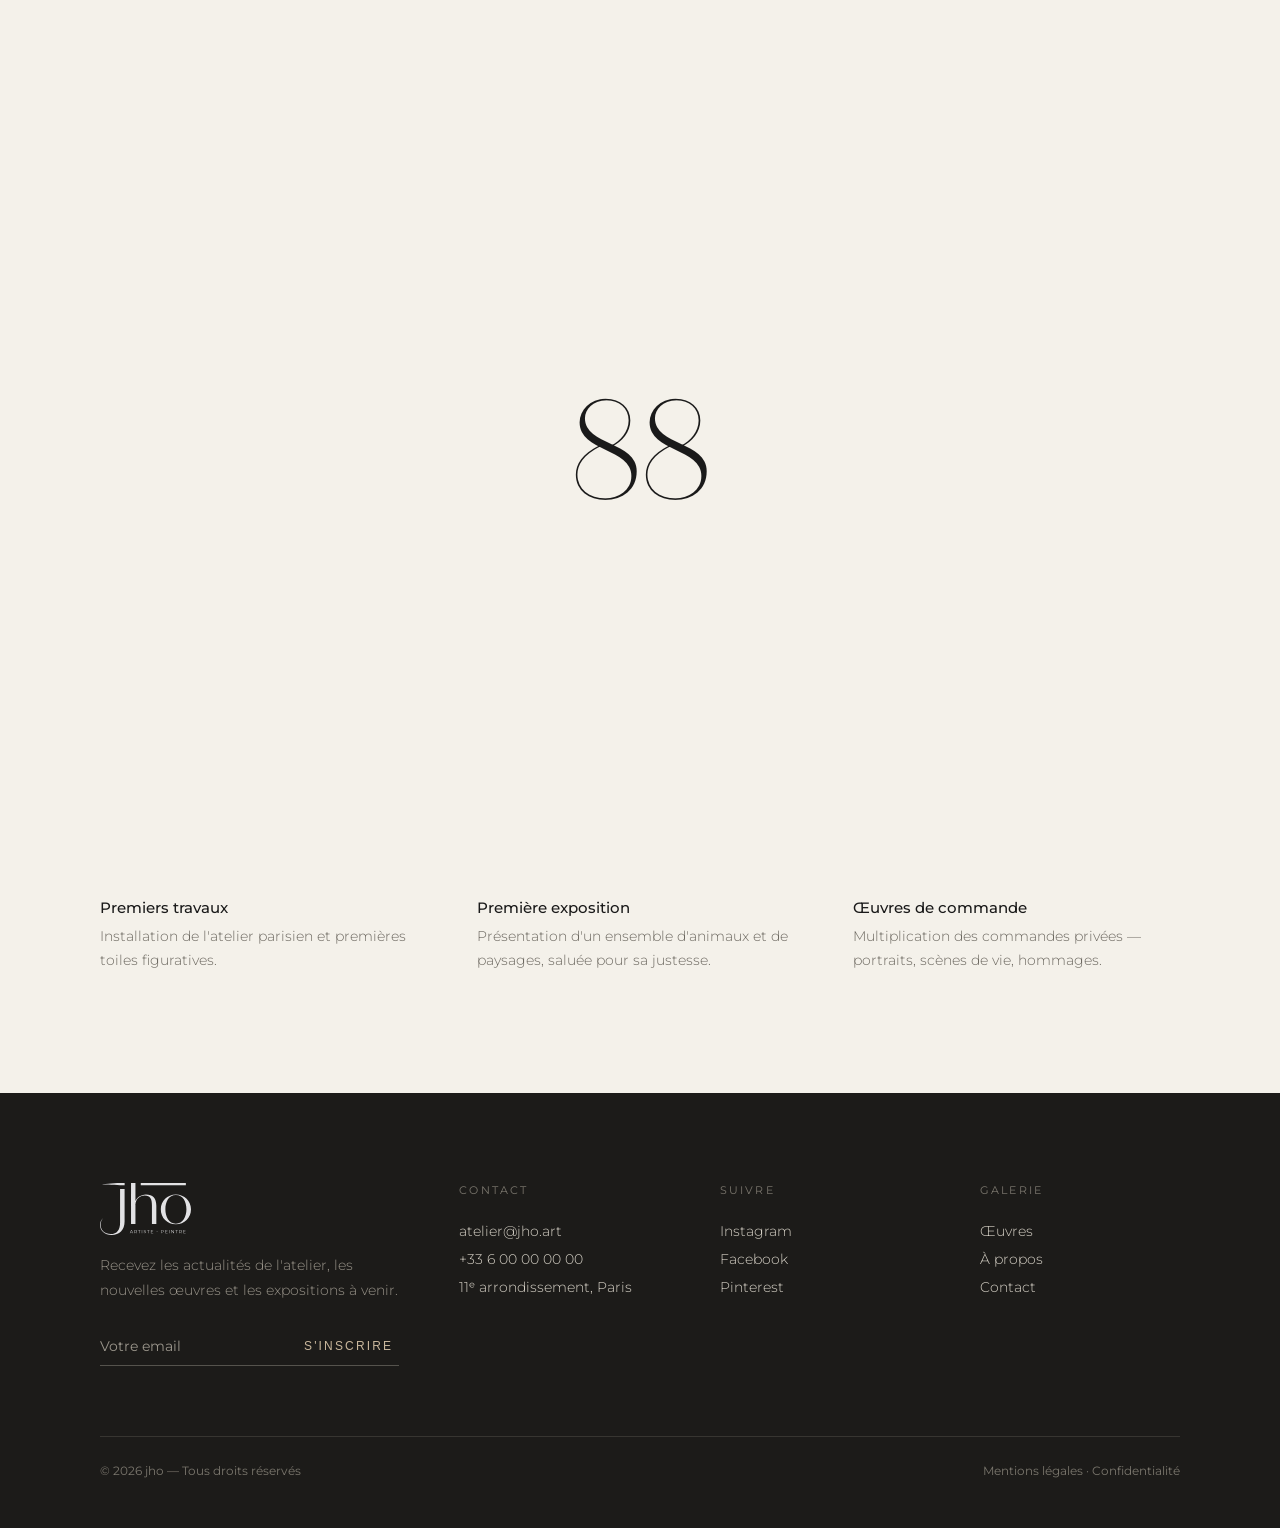
==== commit 9a759b0a: "Préchargeur : retrait du %" ====
--- a/a-propos.html
+++ b/a-propos.html
@@ -15,7 +15,7 @@
 <script src="assets/js/components.js" defer></script>
 </head>
 <body>
-<div id="preloader" aria-hidden="true"><span class="preloader-num">0</span><span class="preloader-pct">%</span></div>
+<div id="preloader" aria-hidden="true"><span class="preloader-num">0</span></div>
 
 <jho-header active="a-propos"></jho-header>
 
